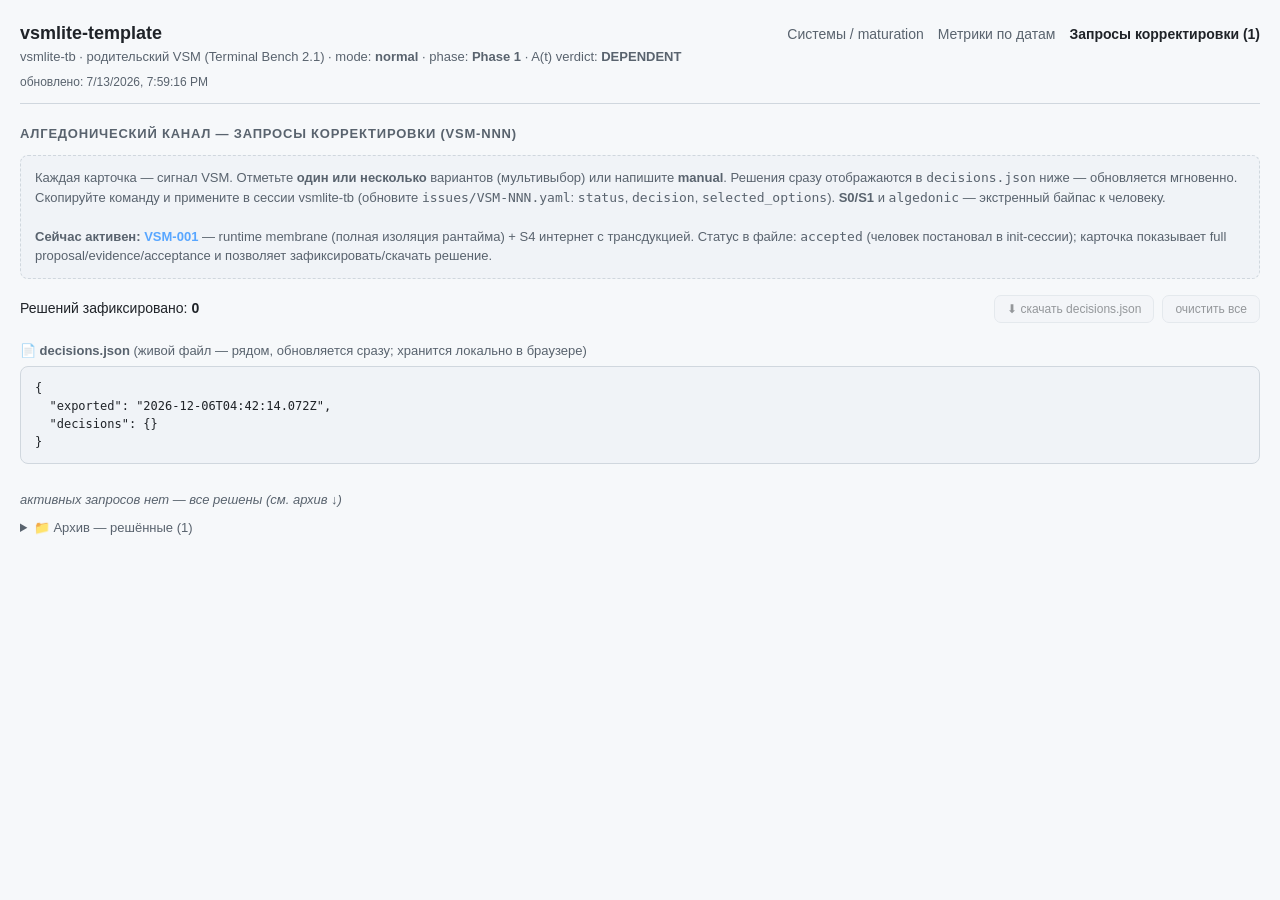
==== vsmlite-tb/monitor/issues.html @ c7416d3b "feat(monitor): UI/UX dashboard (maturation / 4 знака A(t) / issues / metrics) Static-HTML dashboard " ====
<!DOCTYPE html>
<html lang="ru">
<head>
  <meta charset="utf-8">
  <meta name="viewport" content="width=device-width, initial-scale=1">
  <title>vsmlite-tb · Запросы корректировки — Terminal Bench 2.1</title>
  <link rel="stylesheet" href="assets/style.css">
</head>
<body>
  <header class="top"></header>

  <section>
    <h2>Алгедонический канал — запросы корректировки (VSM-NNN)</h2>
    <div class="note" style="margin-bottom:16px;">
      Каждая карточка — сигнал VSM. Отметьте <b>один или несколько</b> вариантов
      (мультивыбор) или напишите <b>manual</b>. Решения сразу отображаются в
      <code>decisions.json</code> ниже — обновляется мгновенно. Скопируйте команду и
      примените в сессии vsmlite-tb (обновите <code>issues/VSM-NNN.yaml</code>:
      <code>status</code>, <code>decision</code>, <code>selected_options</code>).
      <b>S0/S1</b> и <code>algedonic</code> — экстренный байпас к человеку.
      <br><br>
      <b>Сейчас активен: <a href="#" onclick="return false">VSM-001</a></b> — runtime membrane
      (полная изоляция рантайма) + S4 интернет с трансдукцией. Статус в файле:
      <code>accepted</code> (человек постановал в init-сессии); карточка показывает
      full proposal/evidence/acceptance и позволяет зафиксировать/скачать решение.
    </div>
    <div id="dec-toolbar" class="dec-toolbar"></div>
    <h3 class="dec-file-head">📄 decisions.json <span class="muted">(живой файл — рядом, обновляется сразу; хранится локально в браузере)</span></h3>
    <pre id="dec-file" class="dec-file"></pre>
    <div id="issues"></div>
  </section>

  <script src="data.js"></script>
  <script src="assets/hints.js"></script>
  <script src="assets/app.js"></script>
  <script>renderIssuesPage();</script>
</body>
</html>
---- vsmlite-tb/monitor/assets/style.css ----
/* monitor/assets/style.css — vsmlite-tb dashboard. Ванильный CSS, без фреймворков.
   Перенесено из opensiro-arctic/vsm/monitor/assets/style.css (доменно-нейтральная часть). */
:root {
  --bg: #0d1117;
  --panel: #161b22;
  --panel-2: #1c2330;
  --border: #30363d;
  --text: #e6edf3;
  --muted: #8b949e;
  --accent: #58a6ff;
  --green: #3fb950;
  --amber: #d29922;
  --red: #f85149;
  --purple: #bc8cff;
  --s0: #f85149;
  --s1: #d29922;
  --s2: #58a6ff;
  --s3: #8b949e;
  font-synthesis: none;
}
@media (prefers-color-scheme: light) {
  :root { --bg:#f6f8fa; --panel:#ffffff; --panel-2:#f0f3f7; --border:#d0d7de; --text:#1f2328; --muted:#59636e; }
}
* { box-sizing: border-box; }
html, body { margin: 0; padding: 0; }
body {
  background: var(--bg); color: var(--text);
  font: 14px/1.5 -apple-system, BlinkMacSystemFont, "Segoe UI", Roboto, Helvetica, Arial, sans-serif;
  padding: 20px;
}
a { color: var(--accent); text-decoration: none; }
a:hover { text-decoration: underline; }
header.top {
  display: flex; align-items: baseline; gap: 16px; flex-wrap: wrap;
  border-bottom: 1px solid var(--border); padding-bottom: 12px; margin-bottom: 20px;
}
header.top h1 { font-size: 18px; margin: 0; font-weight: 600; }
header.top .sub { color: var(--muted); font-size: 13px; }
nav.top { margin-left: auto; display: flex; gap: 14px; }
nav.top a { color: var(--muted); }
nav.top a.active { color: var(--text); font-weight: 600; }
.meta-line { color: var(--muted); font-size: 12px; margin-top: 6px; }

.grid { display: grid; gap: 14px; }
.grid.sys { grid-template-columns: repeat(auto-fill, minmax(230px, 1fr)); }
.grid.units { grid-template-columns: repeat(auto-fill, minmax(280px, 1fr)); }
section { margin-bottom: 28px; }
section > h2 { font-size: 13px; text-transform: uppercase; letter-spacing: .06em; color: var(--muted); margin: 0 0 12px; font-weight: 600; }

.card {
  background: var(--panel); border: 1px solid var(--border); border-radius: 10px; padding: 14px;
  position: relative; overflow: hidden;
}
.card .stripe { position: absolute; left: 0; top: 0; bottom: 0; width: 4px; }
.card h3 { margin: 0 0 4px; font-size: 14px; }
.card .role { color: var(--muted); font-size: 12px; margin-bottom: 8px; }
.card .task { font-size: 13px; color: var(--text); }
.card .foot { margin-top: 10px; font-size: 11px; color: var(--muted); display: flex; justify-content: space-between; }

.dot { display: inline-block; width: 9px; height: 9px; border-radius: 50%; margin-right: 6px; vertical-align: middle; }
.dot.green { background: var(--green); } .dot.amber { background: var(--amber); } .dot.red { background: var(--red); }

.badge { display: inline-block; font-size: 11px; padding: 1px 7px; border-radius: 10px; border: 1px solid var(--border); color: var(--muted); margin-right: 4px; }
.badge.sev-S0 { color:#fff; background: var(--s0); border-color: var(--s0); }
.badge.sev-S1 { color:#20180a; background: var(--s1); border-color: var(--s1); }
.badge.sev-S2 { color:#fff; background: var(--s2); border-color: var(--s2); }
.badge.sev-S3 { color: var(--text); background: var(--panel-2); }
.badge.sys { color: var(--purple); border-color: var(--purple); }
.badge.signal { color: var(--accent); border-color: var(--accent); }
.badge.warn { color: #20180a; background: var(--amber); border-color: var(--amber); }
.badge.phase { color: var(--green); border-color: var(--green); }

/* issue cards */
.issue {
  background: var(--panel); border: 1px solid var(--border); border-radius: 10px; padding: 16px; margin-bottom: 14px;
}
.issue h3 { margin: 0 0 8px; font-size: 15px; }
.issue .ids { display: flex; gap: 6px; flex-wrap: wrap; margin-bottom: 10px; }
.issue .summary { color: var(--text); margin: 0 0 10px; white-space: pre-wrap; }
.issue .block { margin-top: 10px; }
.issue .block h4 { margin: 0 0 4px; font-size: 11px; text-transform: uppercase; letter-spacing: .05em; color: var(--muted); }
.issue ul { margin: 0; padding-left: 18px; }
.issue ul li { font-size: 13px; margin-bottom: 3px; }
.issue .actions { margin-top: 14px; padding-top: 12px; border-top: 1px solid var(--border); color: var(--muted); font-size: 12px; }

.kpis { display: flex; gap: 18px; flex-wrap: wrap; }
.kpi { background: var(--panel); border: 1px solid var(--border); border-radius: 8px; padding: 10px 14px; min-width: 130px; }
.kpi .v { font-size: 20px; font-weight: 600; }
.kpi .l { font-size: 11px; color: var(--muted); text-transform: uppercase; letter-spacing: .04em; }
.kpi { cursor: help; }
.kpi .hint { color: var(--muted); font-size: 11px; }

table { width: 100%; border-collapse: collapse; font-size: 13px; }
th, td { text-align: left; padding: 8px 10px; border-bottom: 1px solid var(--border); }
th { color: var(--muted); font-weight: 600; font-size: 11px; text-transform: uppercase; letter-spacing: .04em; }
td.num { text-align: right; font-variant-numeric: tabular-nums; }

.note { background: var(--panel-2); border: 1px dashed var(--border); border-radius: 8px; padding: 12px 14px; color: var(--muted); font-size: 13px; }
.empty { color: var(--muted); font-style: italic; font-size: 13px; padding: 8px 0; }
.muted { color: var(--muted); }

/* блок решения человека */
.dec-toolbar { display: flex; align-items: center; gap: 14px; justify-content: space-between; flex-wrap: wrap; margin-bottom: 14px; }
.dec-toolbar .dec-tools { display: flex; gap: 8px; }
.dec-toolbar button:disabled { opacity: .45; cursor: not-allowed; }

.decision { margin-top: 14px; padding-top: 12px; border-top: 1px solid var(--border); }
.decision h4 { margin: 0 0 8px; font-size: 11px; text-transform: uppercase; letter-spacing: .05em; color: var(--muted); }
.opts { display: flex; gap: 8px; flex-wrap: wrap; margin-bottom: 10px; }
.opt {
  display: inline-flex; align-items: center; gap: 7px; background: var(--panel-2);
  border: 1px solid var(--border); border-radius: 8px; padding: 7px 12px; font-size: 13px;
  cursor: pointer; margin: 0; transition: border-color .12s, background .12s;
}
.opt:hover { border-color: var(--accent); }
.opt input { margin: 0; accent-color: var(--accent); width: 15px; height: 15px; }
.opt:has(input:checked) { border-color: var(--green); background: var(--panel); }

.dec-file-head { margin: 18px 0 6px; font-size: 13px; color: var(--muted); }
.dec-file-head .muted { color: var(--muted); font-weight: 400; }
.dec-file {
  background: var(--panel-2); border: 1px solid var(--border); border-radius: 8px;
  padding: 12px 14px; margin: 0 0 18px;
  font: 12px/1.5 ui-monospace, "SF Mono", Menlo, Consolas, monospace;
  color: var(--text); white-space: pre-wrap; word-break: break-word; max-height: 320px; overflow: auto;
}
.manual textarea {
  width: 100%; background: var(--panel-2); border: 1px solid var(--border); color: var(--text);
  border-radius: 8px; padding: 8px 10px; font: inherit; resize: vertical;
}
.dec-actions { margin-top: 8px; }
.dec-state { margin-top: 10px; }
.dec-done { color: var(--green); font-size: 13px; margin-bottom: 6px; }
.dec-cmd { display: flex; align-items: center; gap: 8px; flex-wrap: wrap; }
.dec-cmd code {
  background: var(--panel-2); border: 1px solid var(--border); border-radius: 6px;
  padding: 4px 8px; font-size: 12px; flex: 1 1 auto; word-break: break-all;
}

button {
  background: var(--panel-2); border: 1px solid var(--border); color: var(--text);
  border-radius: 7px; padding: 6px 12px; font-size: 12px; cursor: pointer;
}
button:hover:not(:disabled) { border-color: var(--accent); }
button[data-act="copy"] { background: var(--accent); color: #0d1117; border-color: var(--accent); font-weight: 600; }
button[data-act="manual"] { background: var(--panel); }

/* SVG-чарты (metrics.html) */
.chart {
  background: var(--panel); border: 1px solid var(--border); border-radius: 10px;
  padding: 14px; overflow-x: auto;
}
.chart svg { display: block; max-width: 100%; height: auto; }
.chart-legend { display: flex; gap: 16px; flex-wrap: wrap; margin-top: 12px; font-size: 12px; color: var(--muted); }
.chart-legend span { display: inline-flex; align-items: center; gap: 6px; }
.chart-legend i { display: inline-block; width: 14px; height: 3px; border-radius: 2px; }
.m-summary { display: grid; grid-template-columns: repeat(auto-fill, minmax(180px, 1fr)); gap: 12px; }
.m-tile { background: var(--panel); border: 1px solid var(--border); border-radius: 10px; padding: 12px 14px; }
.m-tile .l { font-size: 11px; color: var(--muted); text-transform: uppercase; letter-spacing: .04em; }
.m-tile .v { font-size: 22px; font-weight: 600; margin-top: 4px; font-variant-numeric: tabular-nums; }
.m-tile .d { font-size: 12px; margin-top: 4px; }
.m-tile .d.good { color: var(--green); }
.m-tile .d.bad  { color: var(--red); }
.m-tile .d.flat { color: var(--muted); }

/* A(t) знаки автономности (4 знака) */
.signs-grid { display: grid; grid-template-columns: repeat(auto-fit, minmax(180px, 1fr)); gap: 12px; }
.sign-card { background: var(--panel); border: 1px solid var(--border); border-radius: 10px; padding: 12px 14px; position: relative; }
.sign-card .sign-stripe { position: absolute; left: 0; top: 0; bottom: 0; width: 4px; background: var(--muted); }
.sign-card.meets .sign-stripe { background: var(--green); }
.sign-card h4 { margin: 0 0 4px; font-size: 13px; }
.sign-card .sign-val { font-size: 18px; font-weight: 600; }
.sign-card .sign-detail { font-size: 11px; color: var(--muted); margin-top: 4px; }

/* maturation track (OSM phases) */
.phase-track { display: flex; gap: 6px; flex-wrap: wrap; align-items: center; }
.phase-pill {
  font-size: 11px; padding: 4px 10px; border-radius: 12px;
  border: 1px solid var(--border); color: var(--muted); background: var(--panel-2);
}
.phase-pill.done { color: var(--green); border-color: var(--green); }
.phase-pill.current { color: #0d1117; background: var(--accent); border-color: var(--accent); font-weight: 600; }

/* task-block: краткое + раскрывающийся полный текст */
.task-wrap .task.summary { font-size: 13px; color: var(--text); }
.task-appendix { margin-top: 8px; }
.task-appendix > summary { cursor: pointer; font-size: 11px; color: var(--accent); list-style: none; user-select: none; }
.task-appendix > summary::-webkit-details-marker { display: none; }
.task-appendix > summary:hover { text-decoration: underline; }
.task-appendix .task-full { margin-top: 8px; padding: 10px; background: var(--panel-2); border-radius: 6px;
  font-size: 12px; color: var(--muted); white-space: pre-wrap; max-height: 340px; overflow: auto; line-height: 1.45; }

/* Triple index (S3) — свёрнутый блок */
details.ti { margin-top: 10px; }
details.ti > summary { cursor: pointer; list-style: none; user-select: none; font-size: 13px; color: var(--text); }
details.ti > summary::-webkit-details-marker { display: none; }
details.ti > summary:hover { text-decoration: underline; }
details.ti > summary .ti-preview { color: var(--muted); font-size: 12px; font-style: italic; }
details.ti .ti-body { margin-top: 8px; display: flex; flex-direction: column; gap: 6px; }
details.ti .ti-row { display: flex; gap: 8px; font-size: 12px; line-height: 1.45; }
details.ti .ti-k { color: var(--muted); min-width: 92px; font-style: normal; }
details.ti .ti-v { color: var(--text); white-space: pre-wrap; }

/* issue-карточки: свёрнутые детали (proposal/evidence/acceptance/policy) */
.issue-details { margin: 10px 0; border-top: 1px dashed var(--border); padding-top: 8px; }
.issue-details > summary { cursor: pointer; list-style: none; user-select: none; font-size: 12px; color: var(--accent); margin-bottom: 6px; }
.issue-details > summary::-webkit-details-marker { display: none; }
.issue-details > summary:hover { text-decoration: underline; }
.issue-details[open] > summary { margin-bottom: 10px; }

abbr[title] { cursor: help; text-decoration: underline dotted var(--muted); text-underline-offset: 2px; }
abbr.k { color: var(--muted); text-decoration: underline dotted var(--border); font-size: 13px; }
.k { color: var(--muted); }

@media (max-width: 760px) { #two-col, #m-two-col { grid-template-columns: 1fr !important; } }
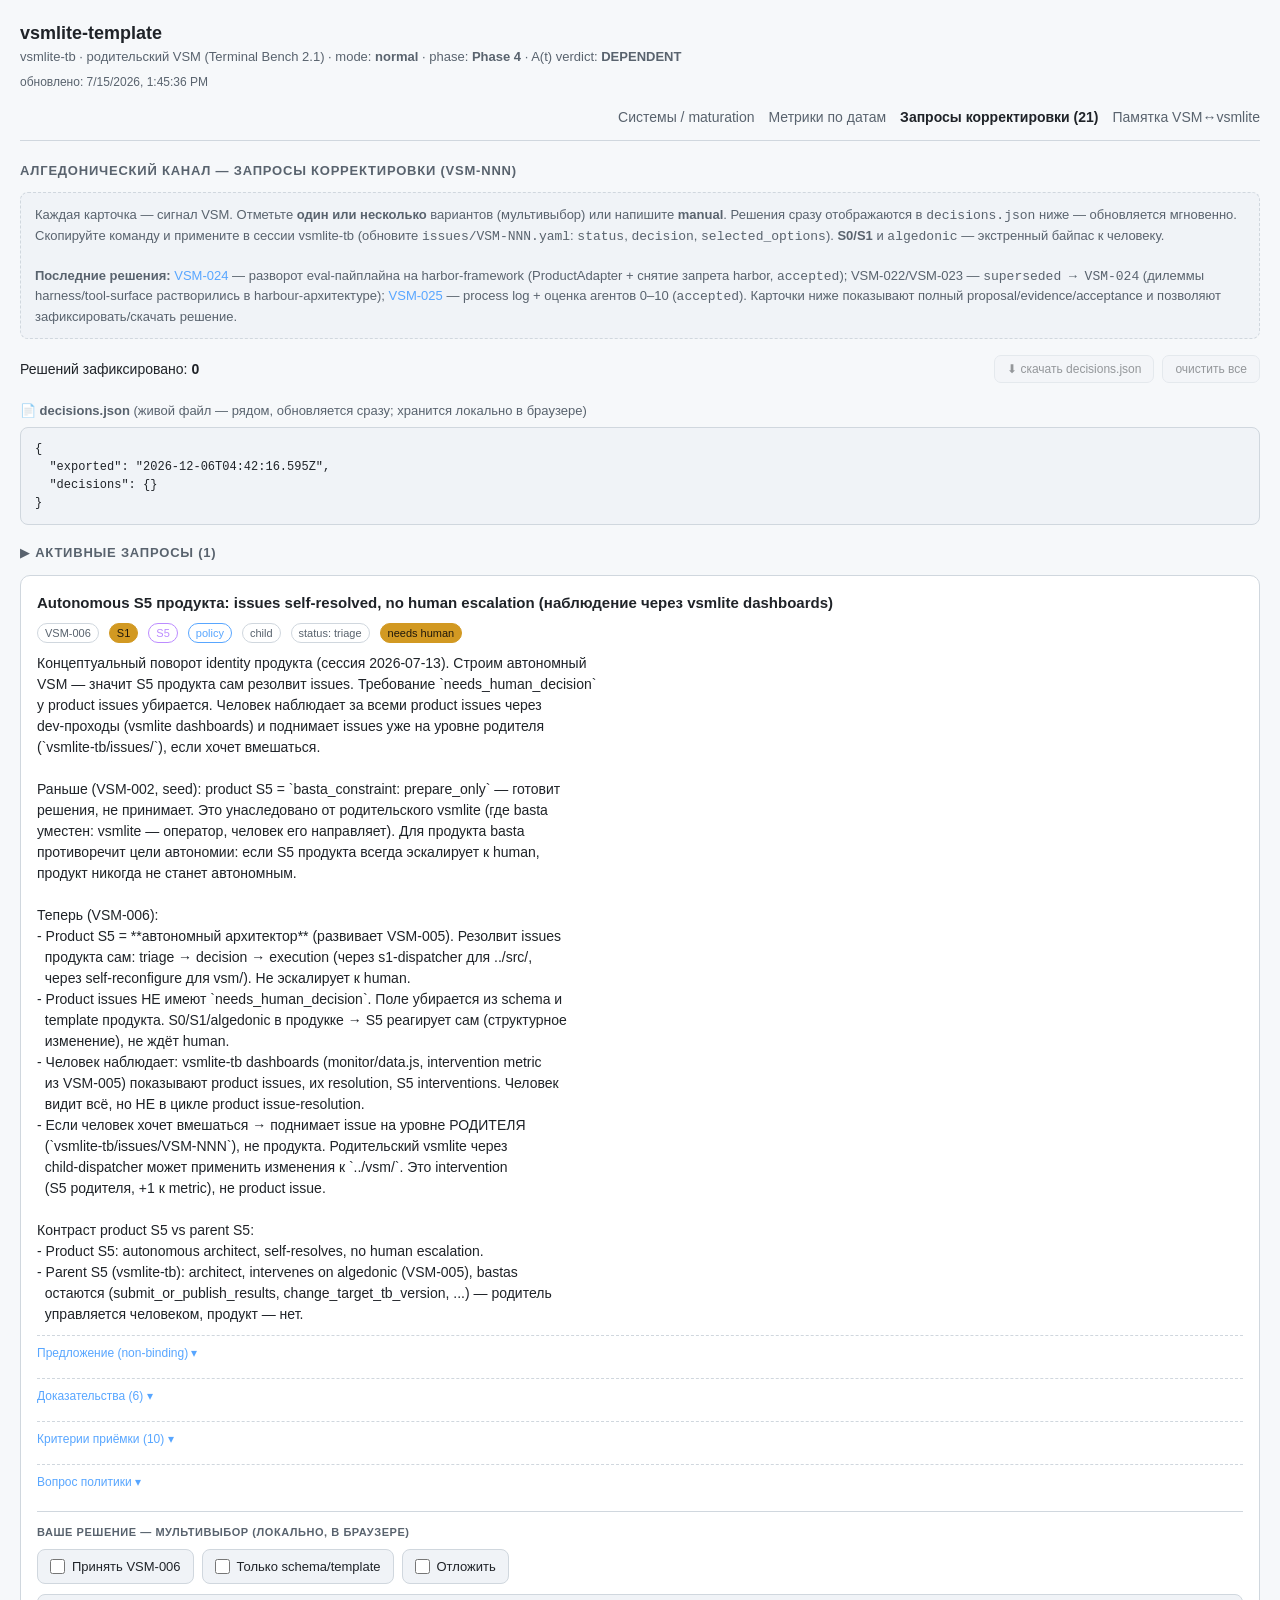
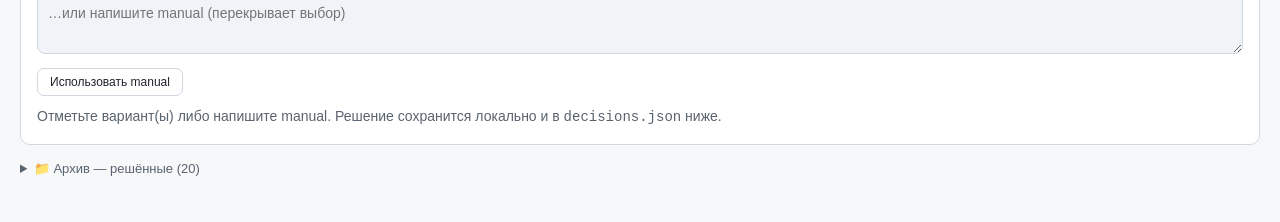
==== commit b1be02b1: "feat(observability): VSM-025 — process log + agent eval 0-10 (auto-detect state deltas) Two layers, " ====
--- a/vsmlite-tb/monitor/issues.html
+++ b/vsmlite-tb/monitor/issues.html
@@ -19,10 +19,13 @@
       <code>status</code>, <code>decision</code>, <code>selected_options</code>).
       <b>S0/S1</b> и <code>algedonic</code> — экстренный байпас к человеку.
       <br><br>
-      <b>Сейчас активен: <a href="#" onclick="return false">VSM-001</a></b> — runtime membrane
-      (полная изоляция рантайма) + S4 интернет с трансдукцией. Статус в файле:
-      <code>accepted</code> (человек постановал в init-сессии); карточка показывает
-      full proposal/evidence/acceptance и позволяет зафиксировать/скачать решение.
+      <b>Последние решения:</b>
+      <a href="#" onclick="return false">VSM-024</a> — разворот eval-пайплайна на harbor-framework
+      (ProductAdapter + снятие запрета harbor, <code>accepted</code>); VSM-022/VSM-023 —
+      <code>superseded → VSM-024</code> (дилеммы harness/tool-surface растворились в
+      harbour-архитектуре); <a href="#" onclick="return false">VSM-025</a> — process log
+      + оценка агентов 0–10 (<code>accepted</code>). Карточки ниже показывают полный
+      proposal/evidence/acceptance и позволяют зафиксировать/скачать решение.
     </div>
     <div id="dec-toolbar" class="dec-toolbar"></div>
     <h3 class="dec-file-head">📄 decisions.json <span class="muted">(живой файл — рядом, обновляется сразу; хранится локально в браузере)</span></h3>
